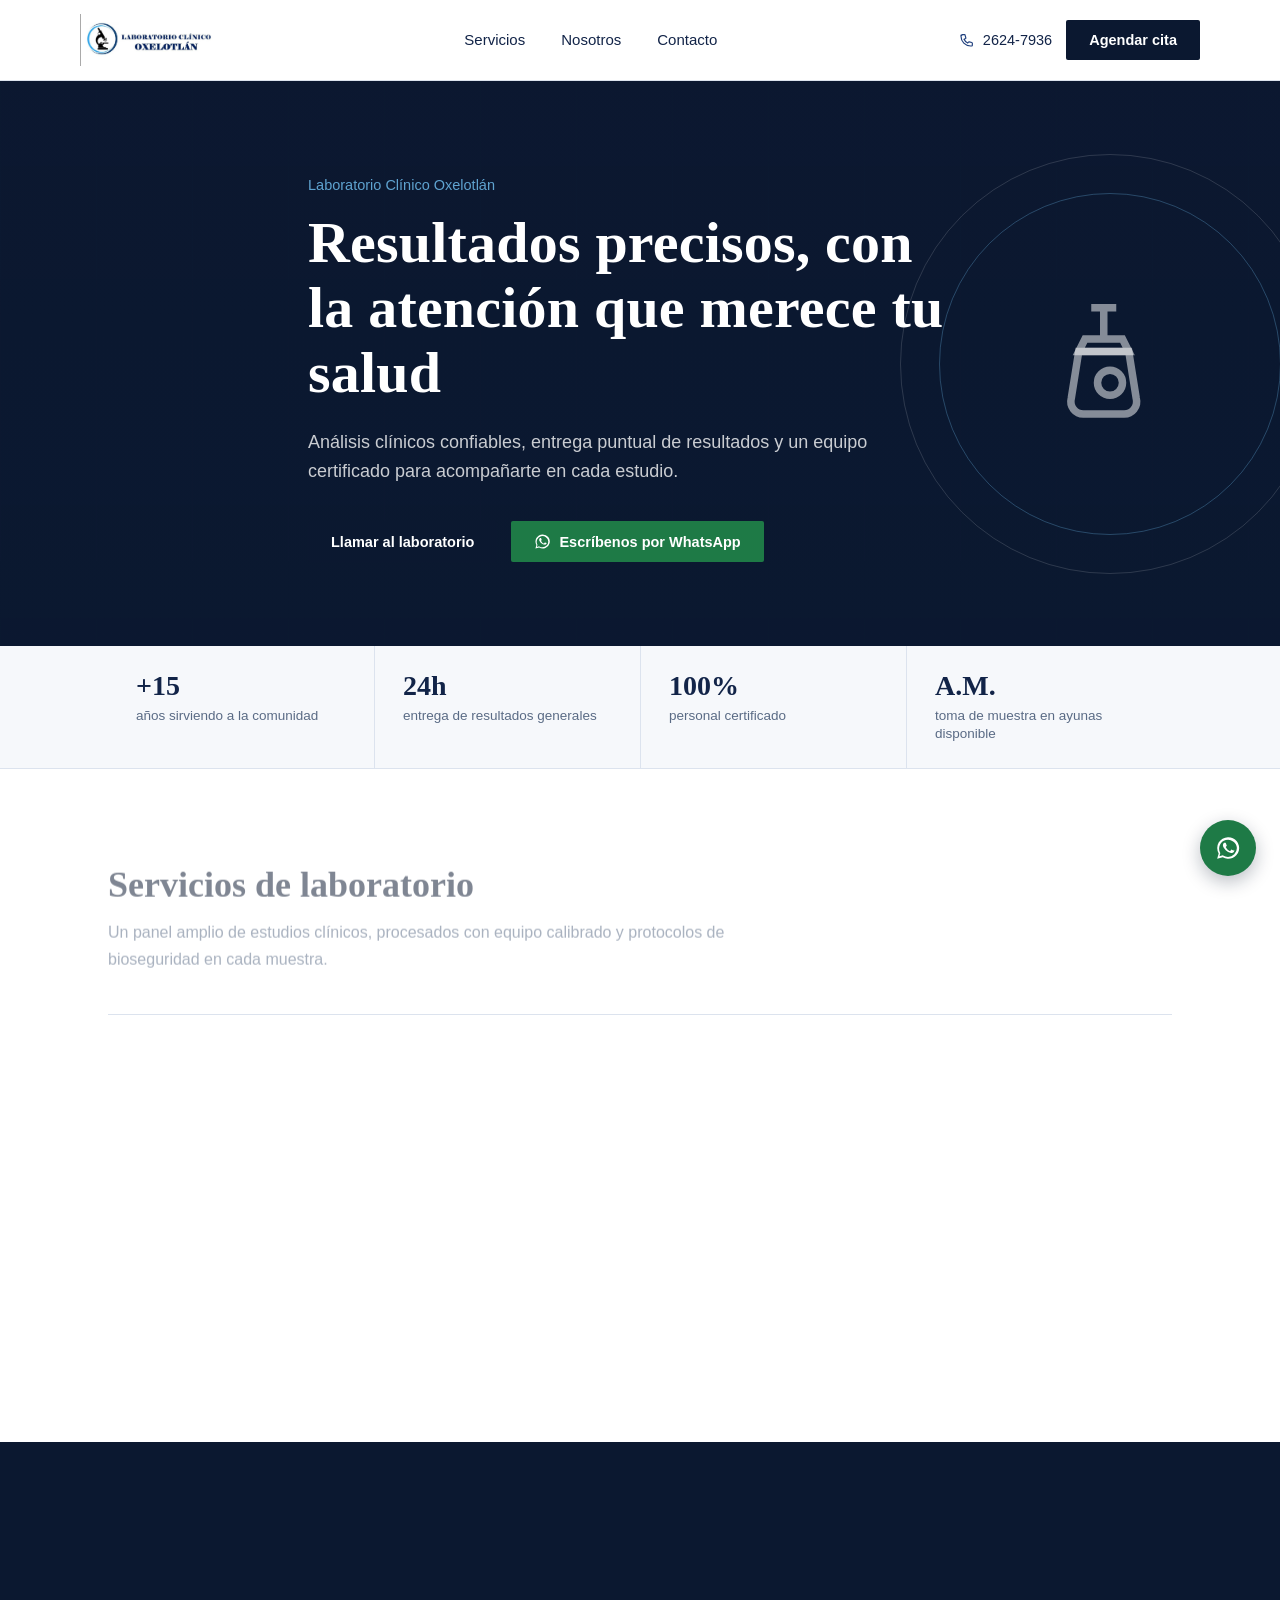
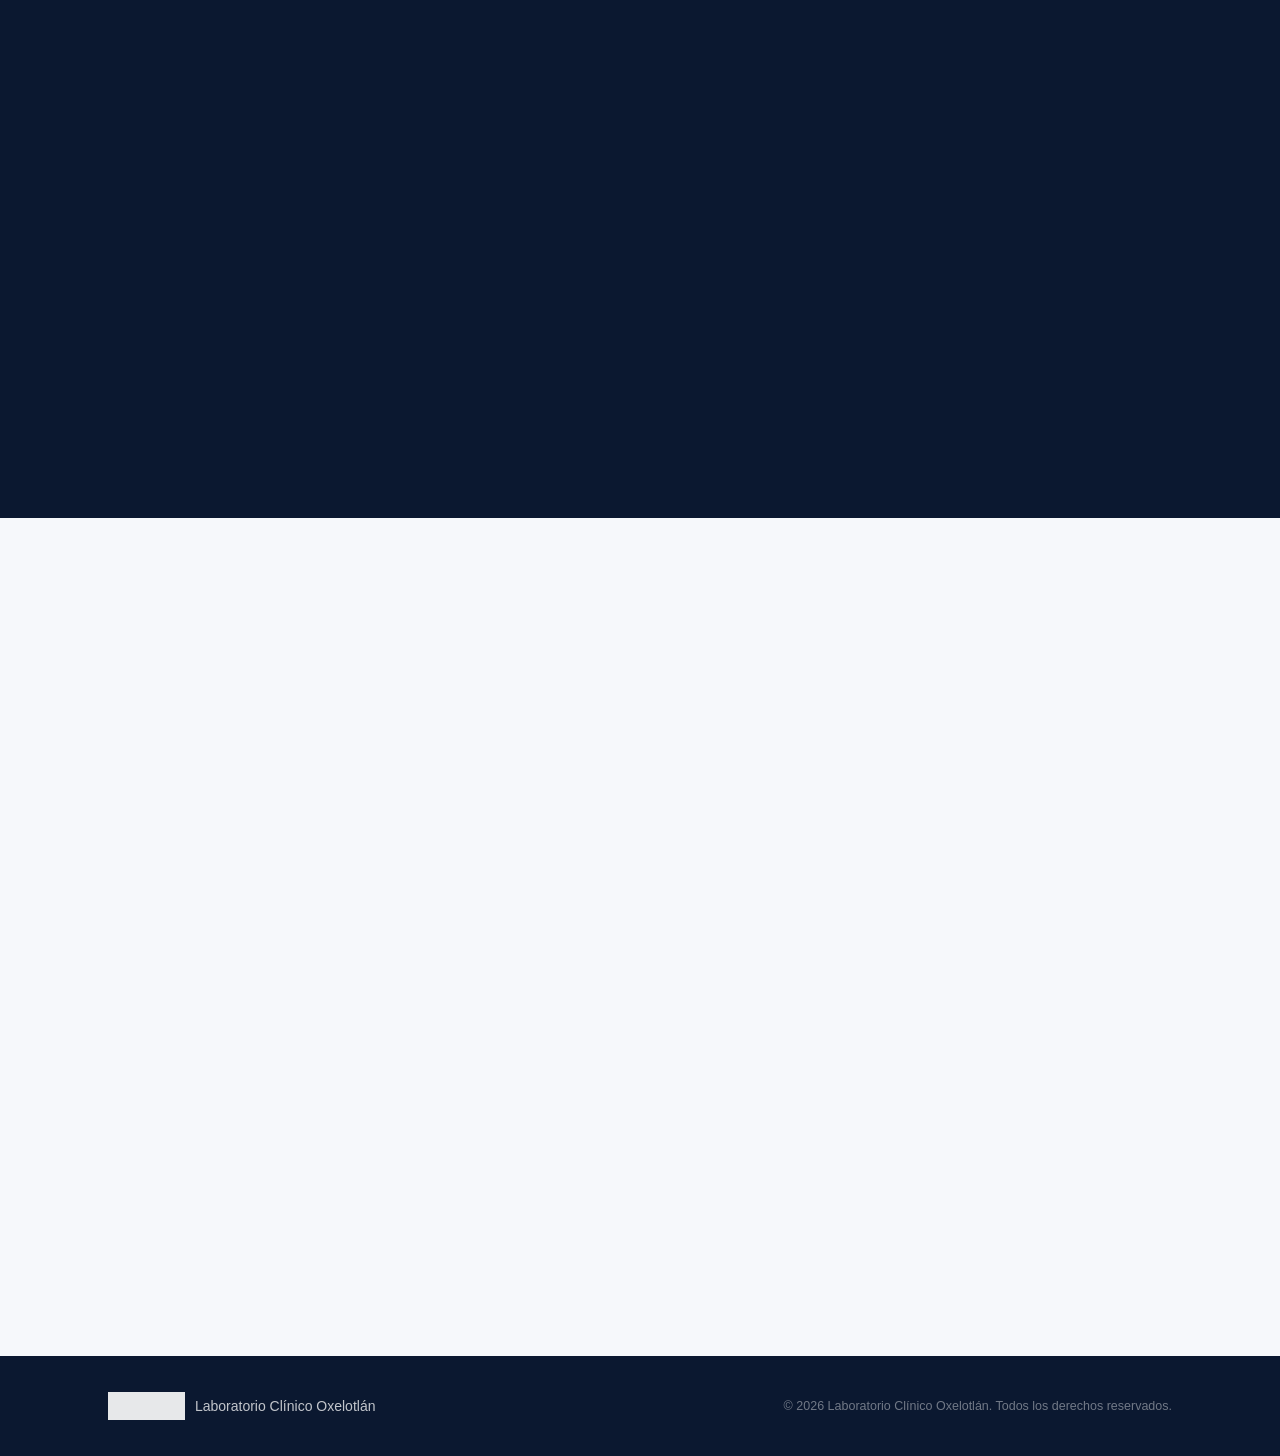
==== index.html @ 1050f32e "Prepare laboratory website for GitHub Pages" ====
<!DOCTYPE html>
<html lang="es">
<head>
  <meta charset="UTF-8">
  <meta http-equiv="refresh" content="0; url=laboratorio-oxelotlan.html">
  <meta name="viewport" content="width=device-width, initial-scale=1.0">
  <title>Laboratorio Clínico Oxelotlán</title>
  <link rel="canonical" href="laboratorio-oxelotlan.html">
</head>
<body>
  <p>Abriendo Laboratorio Clínico Oxelotlán...</p>
</body>
</html>
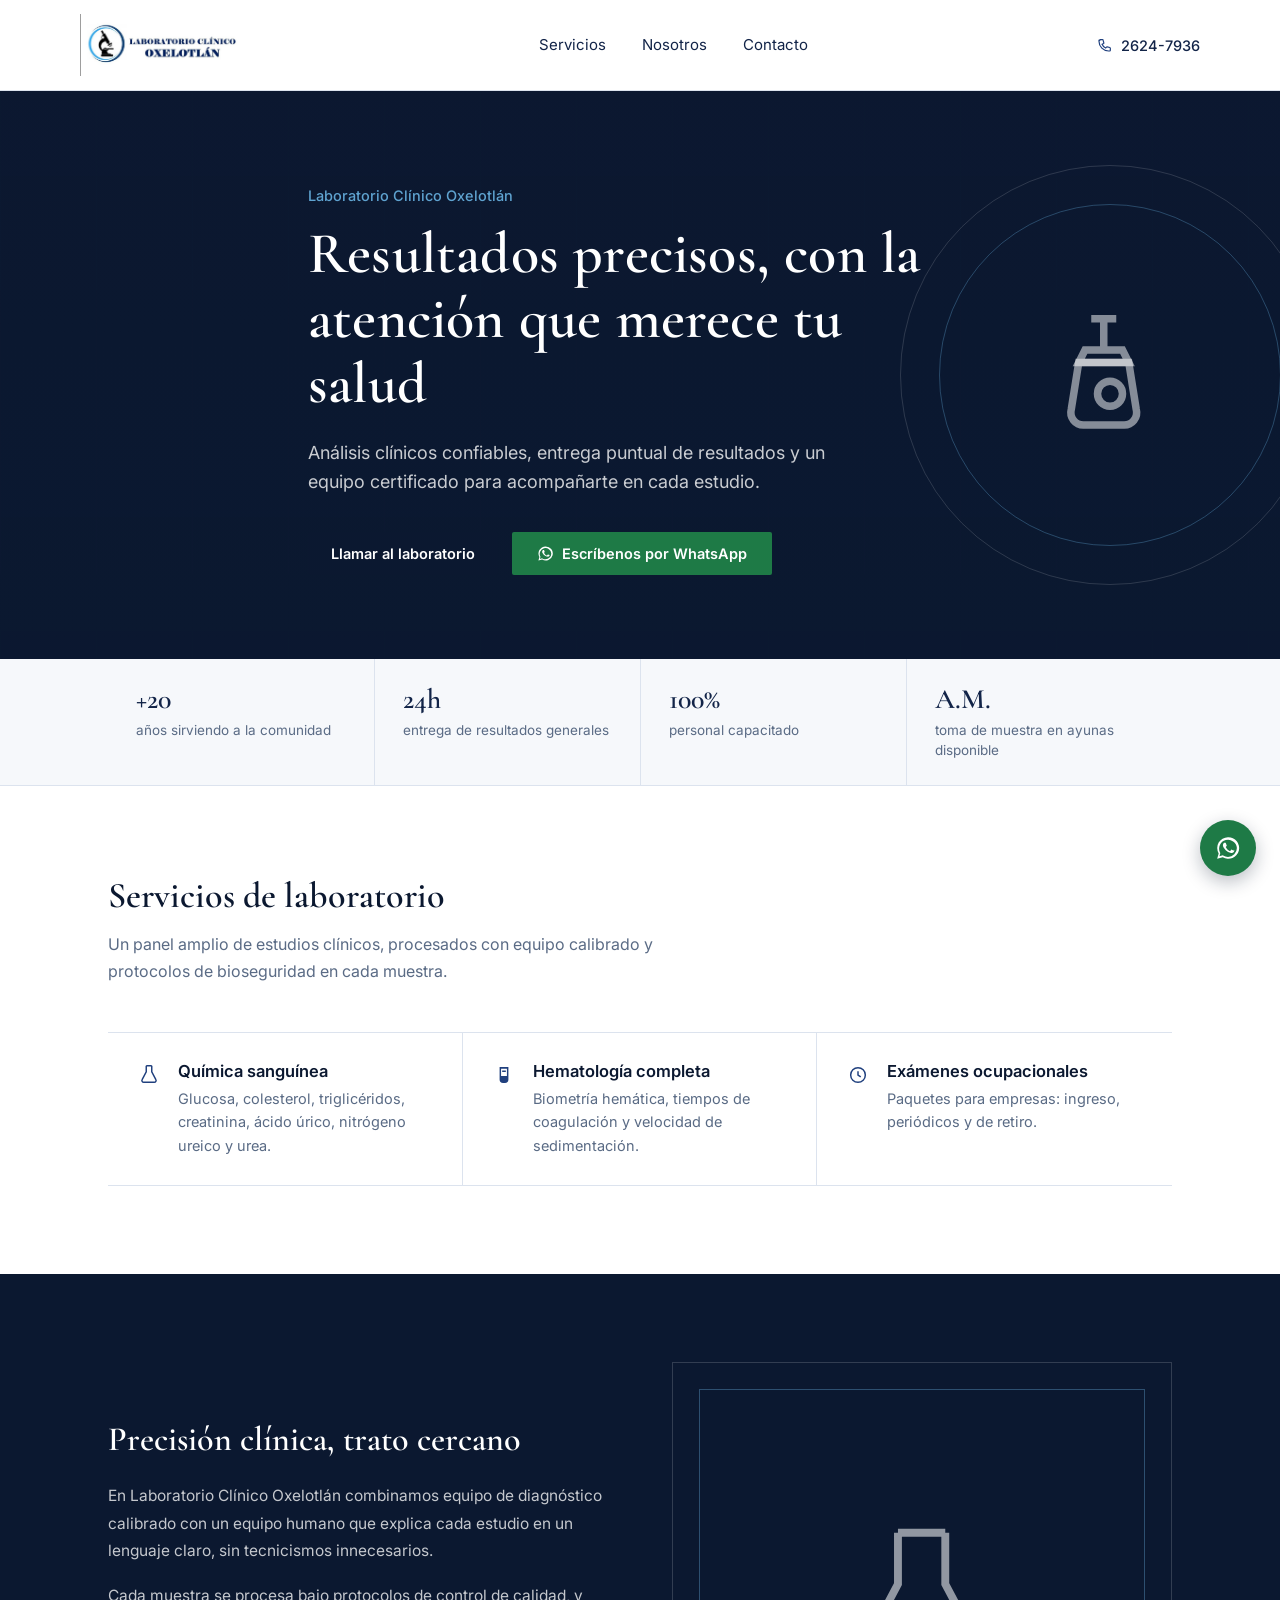
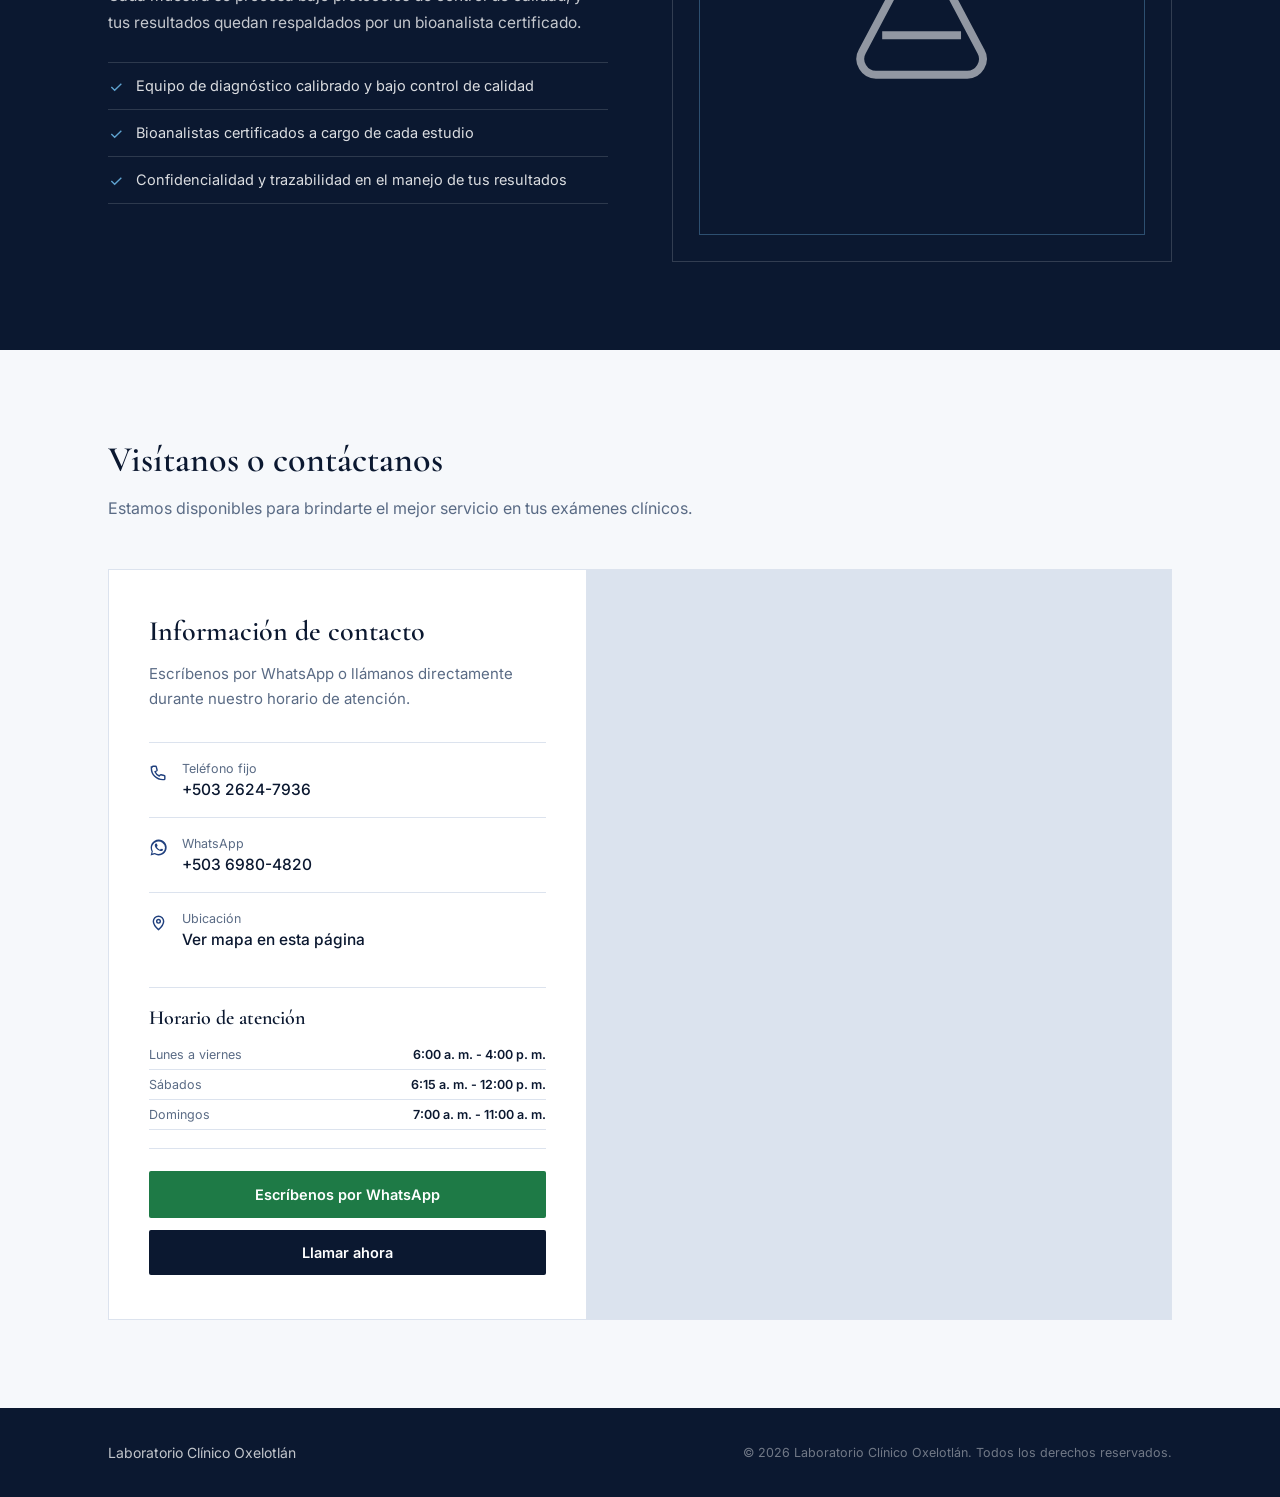
==== commit 7812b449: "Renombra la página principal a index.html para GitHub Pages Co-Authored-By: Claude Opus 4.8 <noreply" ====
--- a/index.html
+++ b/index.html
@@ -1,13 +1,232 @@
 <!DOCTYPE html>
 <html lang="es">
 <head>
-  <meta charset="UTF-8">
-  <meta http-equiv="refresh" content="0; url=laboratorio-oxelotlan.html">
-  <meta name="viewport" content="width=device-width, initial-scale=1.0">
-  <title>Laboratorio Clínico Oxelotlán</title>
-  <link rel="canonical" href="laboratorio-oxelotlan.html">
+<meta charset="UTF-8">
+<meta name="viewport" content="width=device-width, initial-scale=1.0">
+<title>Laboratorio Clínico Oxelotlán | Análisis clínicos confiables</title>
+<meta name="description" content="Laboratorio Clínico Oxelotlán: análisis clínicos confiables, entrega de resultados en 24h y personal certificado. Llámanos o escríbenos por WhatsApp.">
+<meta name="theme-color" content="#0B1830">
+<link rel="icon" type="image/png" href="images/logo.png">
+<!-- Open Graph: previsualización al compartir en WhatsApp/Facebook -->
+<meta property="og:type" content="website">
+<meta property="og:title" content="Laboratorio Clínico Oxelotlán">
+<meta property="og:description" content="Análisis clínicos confiables, entrega puntual de resultados y personal certificado.">
+<meta property="og:image" content="images/logo.png">
+<meta property="og:locale" content="es_SV">
+<link rel="preconnect" href="https://fonts.googleapis.com">
+<link rel="preconnect" href="https://fonts.gstatic.com" crossorigin>
+<link href="https://fonts.googleapis.com/css2?family=Cormorant+Garamond:ital,wght@0,500;0,600;0,700;1,500&family=Inter:wght@400;500;600;700&display=swap" rel="stylesheet">
+  <link rel="stylesheet" href="css/styles.css">
 </head>
 <body>
-  <p>Abriendo Laboratorio Clínico Oxelotlán...</p>
+<!-- heades y menu de navegacion -->
+<header>
+  <div class="wrap header-inner">
+    <div class="brand">
+      <img src="images/logo.png" alt="Logo Laboratorio Oxelotlán" width="62" height="62">
+    </div>
+    <nav class="main-nav" id="mainNav">
+      <a href="#servicios">Servicios</a>
+      <a href="#nosotros">Nosotros</a>
+      <a href="#contacto">Contacto</a>
+    </nav>
+    <div class="header-actions">
+      <a class="phone-chip" href="tel:+50326247936">
+        <svg viewBox="0 0 24 24" fill="none" stroke="currentColor" stroke-width="1.8"><path d="M4 5c0-.6.4-1 1-1h3.2c.5 0 .9.3 1 .8l1 4a1 1 0 0 1-.3 1L7.6 11c1 2.4 3 4.4 5.4 5.4l1.2-1.3a1 1 0 0 1 1-.3l4 1c.5.1.8.5.8 1V20c0 .6-.4 1-1 1h-1.5C9.4 21 3 14.6 3 6.5V5Z"/></svg>
+        <span>2624-7936</span>
+      </a>
+      <button class="menu-toggle" id="menuToggle" aria-label="Abrir menú" aria-expanded="false" aria-controls="mainNav">
+        <span></span><span></span><span></span>
+      </button>
+    </div>
+  </div>
+</header>
+
+<!-- Main hero section with primary calls to action -->
+<section class="hero">
+  <div class="wrap hero-inner">
+    <p class="eyebrow">Laboratorio Clínico Oxelotlán</p>
+    <h1>Resultados precisos, con la atención que merece tu salud</h1>
+    <p class="lead">Análisis clínicos confiables, entrega puntual de resultados y un equipo certificado para acompañarte en cada estudio.</p>
+    <div class="hero-actions">
+      <a class="btn btn-primary" href="tel:+50326247936">Llamar al laboratorio</a>
+      <a class="btn btn-whatsapp" href="https://wa.me/50369804820?text=Hola%2C%20quisiera%20informaci%C3%B3n%20sobre%20sus%20servicios" target="_blank" rel="noopener">
+        <svg viewBox="0 0 24 24" fill="currentColor" width="17" height="17"><path d="M17.5 14.4c-.3-.1-1.6-.8-1.9-.9-.2-.1-.4-.1-.6.1-.2.3-.7.9-.8 1-.2.2-.3.2-.5.1-.3-.1-1.2-.4-2.2-1.4-.8-.7-1.4-1.6-1.5-1.9-.2-.3 0-.4.1-.6.1-.1.3-.3.4-.5.1-.1.2-.3.3-.4.1-.2 0-.4 0-.5 0-.1-.6-1.4-.8-1.9-.2-.5-.4-.4-.6-.4h-.5c-.2 0-.5.1-.7.3-.2.3-.9.9-.9 2.1 0 1.2.9 2.4 1 2.6.1.2 1.8 2.8 4.4 3.8.6.3 1.1.4 1.5.5.6.2 1.2.2 1.6.1.5-.1 1.6-.6 1.8-1.3.2-.6.2-1.1.2-1.2-.1-.1-.2-.2-.5-.3Z"/><path d="M12 2a10 10 0 0 0-8.6 15L2 22l5.2-1.4A10 10 0 1 0 12 2Zm0 18.2c-1.6 0-3.1-.4-4.5-1.2l-.3-.2-3.1.8.8-3-.2-.3A8.2 8.2 0 1 1 20.2 12 8.2 8.2 0 0 1 12 20.2Z"/></svg>
+        Escríbenos por WhatsApp
+      </a>
+    </div>
+  </div>
+  <div class="hero-figure">
+    <svg viewBox="0 0 24 24" fill="none" stroke="currentColor" stroke-width="1.2"><path d="M9 3h4M11 3v5M8 8h6l1 2H7l1-2Z"/><path d="M7 10h8l1.2 7.5a2 2 0 0 1-2 2.5H7.8a2 2 0 0 1-2-2.5L7 10Z"/><circle cx="12" cy="15" r="2"/></svg>
+  </div>
+</section>
+
+<!-- Key service and delivery metrics -->
+<div class="trust">
+  <div class="wrap trust-inner">
+    <div class="trust-item">
+      <span class="num">+20</span>
+      <span class="label">años sirviendo a la comunidad</span>
+    </div>
+    <div class="trust-item">
+      <span class="num">24h</span>
+      <span class="label">entrega de resultados generales</span>
+    </div>
+    <div class="trust-item">
+      <span class="num">100%</span>
+      <span class="label">personal capacitado</span>
+    </div>
+    <div class="trust-item">
+      <span class="num">A.M.</span>
+      <span class="label">toma de muestra en ayunas disponible</span>
+    </div>
+  </div>
+</div>
+
+<!-- Servicios de laboratorio -->
+<section id="servicios">
+  <div class="wrap">
+    <div class="section-head reveal">
+      <h2>Servicios de laboratorio</h2>
+      <p>Un panel amplio de estudios clínicos, procesados con equipo calibrado y protocolos de bioseguridad en cada muestra.</p>
+    </div>
+  </div>
+  <div class="wrap">
+    <div class="services-list">
+      <div class="service-row reveal">
+        <svg viewBox="0 0 24 24" fill="none" stroke="currentColor" stroke-width="1.6"><path d="M9 2v6.5L4.5 17a2 2 0 0 0 1.8 3h11.4a2 2 0 0 0 1.8-3L15 8.5V2M9 2h6"/></svg>
+        <div>
+          <h3>Química sanguínea</h3>
+          <p>Glucosa, colesterol, triglicéridos, creatinina, ácido úrico, nitrógeno ureico y urea.</p>
+        </div>
+      </div>
+      <div class="service-row reveal">
+        <svg viewBox="0 0 24 24" fill="none" stroke="currentColor" stroke-width="1.6"><path d="M8 4h8v13a3 3 0 0 1-3 3h-2a3 3 0 0 1-3-3V4Z"/><path d="M8 4h8M10 8h4"/><path d="M8 13h8v4a3 3 0 0 1-3 3h-2a3 3 0 0 1-3-3v-4Z" fill="currentColor" stroke="none"/></svg>
+        <div>
+          <h3>Hematología completa</h3>
+          <p>Biometría hemática, tiempos de coagulación y velocidad de sedimentación.</p>
+        </div>
+      </div>
+      <div class="service-row reveal">
+        <svg viewBox="0 0 24 24" fill="none" stroke="currentColor" stroke-width="1.6"><path d="M4 12a8 8 0 1 0 16 0 8 8 0 0 0-16 0Z"/><path d="M12 8v4l3 2"/></svg>
+        <div>
+          <h3>Exámenes ocupacionales</h3>
+          <p>Paquetes para empresas: ingreso, periódicos y de retiro.</p>
+        </div>
+      </div>
+    </div>
+  </div>
+</section>
+
+<!-- Comentarios sobre el laboratorio -->
+<section class="about" id="nosotros">
+  <div class="wrap">
+    <div class="reveal">
+      <h2>Precisión clínica, trato cercano</h2>
+      <p>En Laboratorio Clínico Oxelotlán combinamos equipo de diagnóstico calibrado con un equipo humano que explica cada estudio en un lenguaje claro, sin tecnicismos innecesarios.</p>
+      <p>Cada muestra se procesa bajo protocolos de control de calidad, y tus resultados quedan respaldados por un bioanalista certificado.</p>
+      <ul class="about-points">
+        <li>
+          <svg viewBox="0 0 24 24" fill="none" stroke="currentColor" stroke-width="2"><path d="M5 12l5 5L20 7"/></svg>
+          <span>Equipo de diagnóstico calibrado y bajo control de calidad</span>
+        </li>
+        <li>
+          <svg viewBox="0 0 24 24" fill="none" stroke="currentColor" stroke-width="2"><path d="M5 12l5 5L20 7"/></svg>
+          <span>Bioanalistas certificados a cargo de cada estudio</span>
+        </li>
+        <li>
+          <svg viewBox="0 0 24 24" fill="none" stroke="currentColor" stroke-width="2"><path d="M5 12l5 5L20 7"/></svg>
+          <span>Confidencialidad y trazabilidad en el manejo de tus resultados</span>
+        </li>
+      </ul>
+    </div>
+    <div class="about-visual reveal">
+      <svg viewBox="0 0 24 24" fill="none" stroke="currentColor" stroke-width="1"><path d="M9 2v6.5L4.5 17a2 2 0 0 0 1.8 3h11.4a2 2 0 0 0 1.8-3L15 8.5V2M9 2h6M7 15h10"/></svg>
+    </div>
+  </div>
+</section>
+
+<!-- detalles de contacto -->
+<section class="contact" id="contacto">
+  <div class="wrap">
+    <div class="section-head reveal">
+      <h2>Visítanos o contáctanos</h2>
+      <p>Estamos disponibles para brindarte el mejor servicio en tus exámenes clínicos.</p>
+    </div>
+    <div class="contact-grid reveal">
+      <div class="contact-info">
+        <h3 class="contact-info-title">Información de contacto</h3>
+        <p>Escríbenos por WhatsApp o llámanos directamente durante nuestro horario de atención.</p>
+
+        <div class="contact-line">
+          <svg viewBox="0 0 24 24" fill="none" stroke="currentColor" stroke-width="1.8"><path d="M4 5c0-.6.4-1 1-1h3.2c.5 0 .9.3 1 .8l1 4a1 1 0 0 1-.3 1L7.6 11c1 2.4 3 4.4 5.4 5.4l1.2-1.3a1 1 0 0 1 1-.3l4 1c.5.1.8.5.8 1V20c0 .6-.4 1-1 1h-1.5C9.4 21 3 14.6 3 6.5V5Z"/></svg>
+          <div>
+            <div class="ct-label">Teléfono fijo</div>
+            <a class="ct-value" href="tel:+50326247936">+503 2624-7936</a>
+          </div>
+        </div>
+
+        <div class="contact-line">
+          <svg viewBox="0 0 24 24" fill="currentColor"><path d="M17.5 14.4c-.3-.1-1.6-.8-1.9-.9-.2-.1-.4-.1-.6.1-.2.3-.7.9-.8 1-.2.2-.3.2-.5.1-.3-.1-1.2-.4-2.2-1.4-.8-.7-1.4-1.6-1.5-1.9-.2-.3 0-.4.1-.6.1-.1.3-.3.4-.5.1-.1.2-.3.3-.4.1-.2 0-.4 0-.5 0-.1-.6-1.4-.8-1.9-.2-.5-.4-.4-.6-.4h-.5c-.2 0-.5.1-.7.3-.2.3-.9.9-.9 2.1 0 1.2.9 2.4 1 2.6.1.2 1.8 2.8 4.4 3.8.6.3 1.1.4 1.5.5.6.2 1.2.2 1.6.1.5-.1 1.6-.6 1.8-1.3.2-.6.2-1.1.2-1.2-.1-.1-.2-.2-.5-.3Z"/><path d="M12 2a10 10 0 0 0-8.6 15L2 22l5.2-1.4A10 10 0 1 0 12 2Zm0 18.2c-1.6 0-3.1-.4-4.5-1.2l-.3-.2-3.1.8.8-3-.2-.3A8.2 8.2 0 1 1 20.2 12 8.2 8.2 0 0 1 12 20.2Z"/></svg>
+          <div>
+            <div class="ct-label">WhatsApp</div>
+            <a class="ct-value" href="https://wa.me/50369804820" target="_blank" rel="noopener">+503 6980-4820</a>
+          </div>
+        </div>
+
+        <div class="contact-line">
+          <svg viewBox="0 0 24 24" fill="none" stroke="currentColor" stroke-width="1.8"><path d="M12 21s-6.5-5.4-6.5-10.5a6.5 6.5 0 1 1 13 0C18.5 15.6 12 21 12 21Z"/><circle cx="12" cy="10.5" r="2.3"/></svg>
+          <div>
+            <div class="ct-label">Ubicación</div>
+            <a class="ct-value" href="#mapa">Ver mapa en esta página</a>
+          </div>
+        </div>
+
+        <div class="hours-block reveal">
+          <h3>Horario de atención</h3>
+          <div class="hours-list">
+            <div class="hours-row">
+              <span>Lunes a viernes</span>
+              <strong>6:00 a. m. - 4:00 p. m.</strong>
+            </div>
+            <div class="hours-row">
+              <span>Sábados</span>
+              <strong>6:15 a. m. - 12:00 p. m.</strong>
+            </div>
+            <div class="hours-row">
+              <span>Domingos</span>
+              <strong>7:00 a. m. - 11:00 a. m.</strong>
+            </div>
+          </div>
+        </div>
+
+        <hr class="contact-divider">
+        <div class="contact-cta">
+          <a class="btn btn-whatsapp" href="https://wa.me/50369804820?text=Hola%2C%20quisiera%20informaci%C3%B3n%20sobre%20sus%20servicios" target="_blank" rel="noopener">Escríbenos por WhatsApp</a>
+          <a class="btn btn-primary" href="tel:+50326247936">Llamar ahora</a>
+        </div>
+      </div>
+      <div class="map-wrap" id="mapa">
+        <iframe src="https://www.google.com/maps/embed?pb=!1m18!1m12!1m3!1d3750.6812180601755!2d-88.44260848952062!3d13.343637986952798!2m3!1f0!2f0!3f0!3m2!1i1024!2i768!4f13.1!3m3!1m2!1s0x8f7b39d2b0d4f84f%3A0xa0876ecf4c3ca8cc!2sLaboratorio%20Cl%C3%ADnico%20Oxelotlan!5e1!3m2!1ses-419!2ssv!4v1789586545758!5m2!1ses-419!2ssv" loading="lazy" referrerpolicy="strict-origin-when-cross-origin" title="Ubicación de Laboratorio Clínico Oxelotlán"></iframe>
+      </div>
+    </div>
+  </div>
+</section>
+
+<!-- footer -->
+<footer>
+  <div class="wrap footer-inner">
+    <div class="footer-brand">
+      <span>Laboratorio Clínico Oxelotlán</span>
+    </div>
+    <span class="fine">© <span id="year"></span> Laboratorio Clínico Oxelotlán. Todos los derechos reservados.</span>
+  </div>
+</footer>
+
+<!-- boton flotante de WhatsApp -->
+<a class="wa-float" id="waFloat" href="https://wa.me/50369804820?text=Hola%2C%20quisiera%20informaci%C3%B3n%20sobre%20sus%20servicios" target="_blank" rel="noopener" aria-label="Escribir por WhatsApp">
+  <svg viewBox="0 0 24 24" fill="currentColor"><path d="M17.5 14.4c-.3-.1-1.6-.8-1.9-.9-.2-.1-.4-.1-.6.1-.2.3-.7.9-.8 1-.2.2-.3.2-.5.1-.3-.1-1.2-.4-2.2-1.4-.8-.7-1.4-1.6-1.5-1.9-.2-.3 0-.4.1-.6.1-.1.3-.3.4-.5.1-.1.2-.3.3-.4.1-.2 0-.4 0-.5 0-.1-.6-1.4-.8-1.9-.2-.5-.4-.4-.6-.4h-.5c-.2 0-.5.1-.7.3-.2.3-.9.9-.9 2.1 0 1.2.9 2.4 1 2.6.1.2 1.8 2.8 4.4 3.8.6.3 1.1.4 1.5.5.6.2 1.2.2 1.6.1.5-.1 1.6-.6 1.8-1.3.2-.6.2-1.1.2-1.2-.1-.1-.2-.2-.5-.3Z"/><path d="M12 2a10 10 0 0 0-8.6 15L2 22l5.2-1.4A10 10 0 1 0 12 2Zm0 18.2c-1.6 0-3.1-.4-4.5-1.2l-.3-.2-3.1.8.8-3-.2-.3A8.2 8.2 0 1 1 20.2 12 8.2 8.2 0 0 1 12 20.2Z"/></svg>
+</a>
+<script src="script.js"></script>
 </body>
-</html>+</html>
--- a/css/styles.css
+++ b/css/styles.css
@@ -0,0 +1,288 @@
+ /*---- Variables ---*/
+ :root{
+    --navy-900:#0B1830;
+    --navy-800:#122448;
+    --navy-700:#183160;
+    --navy-600:#20407E;
+    --blue-accent:#5FA3D0;
+    --blue-accent-soft:#EAF2F8;
+    --white:#FFFFFF;
+    --off-white:#F6F8FB;
+    --text-dark:#152238;
+    --text-muted:#5A6B85;
+    --hairline:#DCE3EE;
+    --serif: 'Cormorant Garamond', Georgia, 'Times New Roman', serif;
+    --sans: 'Inter', -apple-system, BlinkMacSystemFont, 'Segoe UI', sans-serif;
+  }
+
+  *{box-sizing:border-box;}
+  html{scroll-behavior:smooth;}
+  body{
+    margin:0;
+    font-family:var(--sans);
+    color:var(--text-dark);
+    background:var(--white);
+    -webkit-font-smoothing:antialiased;
+  }
+  img{max-width:100%;display:block;}
+  a{color:inherit;text-decoration:none;}
+  .wrap{max-width:1120px;margin:0 auto;padding:0 28px;}
+
+  /* ---------- Header ---------- */
+  header{
+    position:sticky;top:0;z-index:50;
+    background:var(--white);
+    border-bottom:1px solid var(--hairline);
+  }
+  .header-inner{
+    display:flex;align-items:center;justify-content:space-between;
+    padding:14px 0;
+  }
+  .brand{display:flex;align-items:center;gap:12px;}
+  .brand img{height:62px;width:auto;}
+  nav.main-nav{display:flex;align-items:center;gap:32px;}
+  nav.main-nav a{
+    font-size:15px;color:var(--navy-800);
+    padding:6px 2px;border-bottom:1px solid transparent;
+    transition:border-color .2s ease, color .2s ease;
+  }
+  nav.main-nav a:hover{border-color:var(--blue-accent);}
+  .header-actions{display:flex;align-items:center;gap:14px;}
+  .phone-chip{
+    display:flex;align-items:center;gap:8px;
+    font-size:14.5px;color:var(--navy-800);font-weight:500;
+    white-space:nowrap;
+  }
+  .phone-chip svg{width:16px;height:16px;flex:none;color:var(--navy-600);}
+  .btn{
+    display:inline-flex;align-items:center;justify-content:center;gap:8px;
+    padding:11px 22px;font-size:14.5px;font-weight:600;
+    border-radius:2px;border:1px solid transparent;
+    cursor:pointer;transition:background .2s ease, color .2s ease, border-color .2s ease;
+    white-space:nowrap;
+  }
+  .btn-primary{background:var(--navy-900);color:var(--white);}
+  .btn-primary:hover{background:var(--navy-700);}
+  .btn-whatsapp{background:#1E7A46;color:var(--white);padding:12px 24px;}
+  .btn-whatsapp:hover{background:#176038;}
+  .menu-toggle{
+    display:none;background:none;border:none;cursor:pointer;padding:6px;
+  }
+  .menu-toggle span{display:block;width:22px;height:2px;background:var(--navy-900);margin:5px 0;}
+
+  /* ---------- Hero ---------- */
+  .hero{
+    background:var(--navy-900);
+    background-image:
+      linear-gradient(180deg, rgba(11,24,48,.94), rgba(11,24,48,.98)),
+      repeating-linear-gradient(90deg, rgba(255,255,255,.035) 0px, rgba(255,255,255,.035) 1px, transparent 1px, transparent 96px);
+    color:var(--white);
+    padding:96px 0 84px;
+    position:relative;
+    overflow:hidden;
+  }
+  .hero-inner{max-width:720px;}
+  .hero .eyebrow{
+    font-size:14.5px;color:var(--blue-accent);font-weight:500;
+    margin:0 0 18px;
+  }
+  .hero h1{
+    font-family:var(--serif);
+    font-weight:600;
+    font-size:clamp(38px,5.4vw,58px);
+    line-height:1.12;
+    margin:0 0 22px;
+    letter-spacing:.2px;
+  }
+  .hero p.lead{
+    font-size:18px;line-height:1.6;color:rgba(255,255,255,.78);
+    max-width:560px;margin:0 0 36px;
+  }
+  .hero-actions{display:flex;gap:14px;flex-wrap:wrap;}
+
+  .hero-figure{
+    position:absolute;right:-40px;top:50%;transform:translateY(-50%);
+    width:420px;height:420px;
+    border:1px solid rgba(255,255,255,.14);
+    border-radius:50%;
+    display:flex;align-items:center;justify-content:center;
+  }
+  .hero-figure::before{
+    content:"";position:absolute;inset:38px;
+    border:1px solid rgba(95,163,208,.35);border-radius:50%;
+  }
+  .hero-figure svg{width:150px;height:150px;color:rgba(255,255,255,.5);}
+
+  /* ---------- Trust metricas ---------- */
+  .trust{
+    background:var(--off-white);
+    border-bottom:1px solid var(--hairline);
+  }
+  .trust-inner{
+    display:grid;grid-template-columns:repeat(4,1fr);
+  }
+  .trust-item{
+    padding:26px 28px;
+    border-left:1px solid var(--hairline);
+    text-align:left;
+  }
+  .trust-item:first-child{border-left:none;}
+  .trust-item .num{
+    font-family:var(--serif);font-weight:600;font-size:28px;color:var(--navy-800);
+    display:block;line-height:1;margin-bottom:6px;
+  }
+  .trust-item .label{font-size:13.5px;color:var(--text-muted);}
+
+  /* ---------- Section shell ---------- */
+  section{padding:88px 0;}
+  .section-head{max-width:620px;margin:0 0 48px;}
+  .section-head h2{
+    font-family:var(--serif);font-weight:600;
+    font-size:clamp(28px,3.4vw,36px);
+    margin:0 0 14px;color:var(--navy-900);
+  }
+  .section-head p{font-size:16px;line-height:1.65;color:var(--text-muted);margin:0;}
+
+  /* ---------- servicios ---------- */
+  .services-list{
+    display:grid;grid-template-columns:repeat(3,1fr);
+    border-top:1px solid var(--hairline);
+  }
+  .service-row{
+    display:flex;gap:18px;align-items:flex-start;
+    padding:28px 30px;
+    border-bottom:1px solid var(--hairline);
+  }
+  .service-row:not(:last-child){border-right:1px solid var(--hairline);}
+  .service-row svg{width:22px;height:22px;flex:none;color:var(--navy-600);margin-top:3px;}
+  .service-row h3{
+    font-size:16.5px;font-weight:600;margin:0 0 6px;color:var(--navy-900);
+  }
+  .service-row p{font-size:14.5px;line-height:1.6;color:var(--text-muted);margin:0;}
+
+  /* ---------- About us ---------- */
+  .about{background:var(--navy-900);color:var(--white);}
+  .about .wrap{
+    display:grid;grid-template-columns:1fr 1fr;gap:64px;align-items:center;
+  }
+  .about h2{
+    font-family:var(--serif);font-weight:600;
+    font-size:clamp(26px,3.2vw,34px);margin:0 0 22px;
+  }
+  .about p{font-size:15.5px;line-height:1.75;color:rgba(255,255,255,.76);margin:0 0 18px;}
+  .about-points{list-style:none;padding:0;margin:26px 0 0;}
+  .about-points li{
+    display:flex;gap:12px;padding:14px 0;border-top:1px solid rgba(255,255,255,.14);
+    font-size:14.5px;color:rgba(255,255,255,.85);
+  }
+  .about-points li:last-child{border-bottom:1px solid rgba(255,255,255,.14);}
+  .about-points svg{width:16px;height:16px;flex:none;margin-top:2px;color:var(--blue-accent);}
+  .about-visual{
+    aspect-ratio:1/1;border:1px solid rgba(255,255,255,.16);
+    display:flex;align-items:center;justify-content:center;position:relative;
+  }
+  .about-visual::before{content:"";position:absolute;inset:26px;border:1px solid rgba(95,163,208,.4);}
+  .about-visual svg{width:38%;height:38%;color:rgba(255,255,255,.55);}
+
+  /* ---------- Contacto ---------- */
+  .contact{background:var(--off-white);}
+  .contact-grid{
+    display:grid;grid-template-columns:0.9fr 1.1fr;gap:0;
+    border:1px solid var(--hairline);background:var(--white);
+  }
+  .contact-info{padding:44px 40px;border-right:1px solid var(--hairline);}
+  .contact-info .contact-info-title{
+    font-family:var(--serif);font-weight:600;font-size:28px;margin:0 0 14px;color:var(--navy-900);
+  }
+  .contact-info > p{font-size:15px;line-height:1.65;color:var(--text-muted);margin:0 0 30px;}
+  .contact-line{
+    display:flex;gap:14px;align-items:flex-start;padding:18px 0;border-top:1px solid var(--hairline);
+  }
+  .contact-line:last-of-type{border-bottom:1px solid var(--hairline);margin-bottom:28px;}
+  .contact-line svg{width:19px;height:19px;flex:none;margin-top:2px;color:var(--navy-600);}
+  .contact-line .ct-label{font-size:12.5px;color:var(--text-muted);margin-bottom:3px;}
+  .contact-line .ct-value{font-size:15.5px;font-weight:500;color:var(--navy-900);}
+  .contact-line a.ct-value:hover{color:var(--navy-600);}
+  .contact-divider{border:0;border-top:1px solid var(--hairline);margin:0 0 22px;}
+  .contact-cta{display:flex;flex-direction:column;gap:12px;}
+  .contact-cta .btn{width:100%;padding:13px 22px;}
+  .contact-cta .btn-whatsapp{padding:14px 24px;}
+
+  .map-wrap{position:relative;min-height:420px;background:#dbe3ee;}
+  .map-wrap iframe{
+    position:absolute;inset:0;width:100%;height:100%;border:0;filter:grayscale(8%) contrast(1.02);
+  }
+
+  /* ---------- horas de atencion ---------- */
+  .hours-block{margin:20px 0 18px;padding-top:18px;border-top:1px solid var(--hairline);}
+  .hours-block h3{font-family:var(--serif);font-size:20px;font-weight:600;color:var(--navy-900);margin:0 0 10px;}
+  .hours-list{display:flex;flex-direction:column;}
+  .hours-row{display:flex;justify-content:space-between;gap:16px;padding:7px 0;border-bottom:1px solid var(--hairline);font-size:12.5px;}
+  .hours-row span{color:var(--text-muted);}
+  .hours-row strong{font-weight:600;color:var(--navy-900);text-align:right;white-space:nowrap;}
+
+  /* ---------- WhatsApp ---------- */
+  .wa-float{
+    position:fixed;bottom:24px;right:24px;z-index:60;
+    width:56px;height:56px;border-radius:50%;
+    background:#1E7A46;color:#fff;
+    display:flex;align-items:center;justify-content:center;
+    box-shadow:0 6px 18px rgba(11,24,48,.28);
+    transition:transform .2s ease, box-shadow .2s ease;
+    opacity:0;visibility:hidden;pointer-events:none;
+  }
+  .wa-float:hover{transform:translateY(-2px);box-shadow:0 10px 22px rgba(11,24,48,.32);}
+  .wa-float svg{width:26px;height:26px;}
+  .wa-float.show{opacity:1;visibility:visible;pointer-events:auto;animation:wa-in .5s ease both;}
+  @keyframes wa-in{from{opacity:0;transform:scale(.7) translateY(8px);}to{opacity:1;transform:scale(1) translateY(0);}}
+
+  /* ---------- Footer ---------- */
+  footer{background:var(--navy-900);color:rgba(255,255,255,.6);padding:36px 0;}
+  .footer-inner{
+    display:flex;align-items:center;justify-content:space-between;flex-wrap:wrap;gap:16px;
+  }
+  .footer-brand{display:flex;align-items:center;gap:10px;font-size:14px;color:rgba(255,255,255,.75);}
+  footer .fine{font-size:12.5px;color:rgba(255,255,255,.42);}
+
+  /* ---------- Reveal-on-load ---------- */
+  .reveal{opacity:0;transform:translateY(14px);transition:opacity .6s ease, transform .6s ease;}
+  .reveal.in{opacity:1;transform:translateY(0);}
+
+  /* Flexible images and media */
+  img, video, iframe{max-width:100%;height:auto;}
+
+  /* ---------- Responsive ---------- */
+  @media (max-width:900px){
+    nav.main-nav{display:none;}
+    .phone-chip{display:none;}
+    .menu-toggle{display:block;}
+    .trust-inner{grid-template-columns:1fr 1fr;}
+    .trust-item:nth-child(3){border-left:none;}
+    .services-list{grid-template-columns:1fr;}
+    .service-row:not(:last-child){border-right:none;}
+    .about .wrap{grid-template-columns:1fr;gap:36px;}
+    .about-visual{order:-1;max-width:280px;margin:0 auto;}
+    .contact-grid{grid-template-columns:1fr;}
+    .contact-info{border-right:none;border-bottom:1px solid var(--hairline);}
+    .map-wrap{min-height:320px;}
+    .hero-figure{display:none;}
+    .hours-row{align-items:flex-start;}
+    .hours-row strong{white-space:normal;}
+  }
+  @media (max-width:600px){
+    .wrap{padding:0 18px;}
+    .hero{padding:64px 0 56px;}
+    .hero h1{font-size:32px;}
+    .hero-actions{flex-direction:column;align-items:stretch;}
+    .header-actions .btn-primary{display:none;}
+    .trust-inner{grid-template-columns:1fr;}
+    section{padding:56px 0;}
+  }
+
+  @media (prefers-reduced-motion: reduce){
+    *{animation:none !important;transition:none !important;}
+    html{scroll-behavior:auto;}
+    .reveal{opacity:1;transform:none;transition:none;}
+    .wa-float.show{animation:none;}
+  }
+/*---------------------------------------------------------------*/
